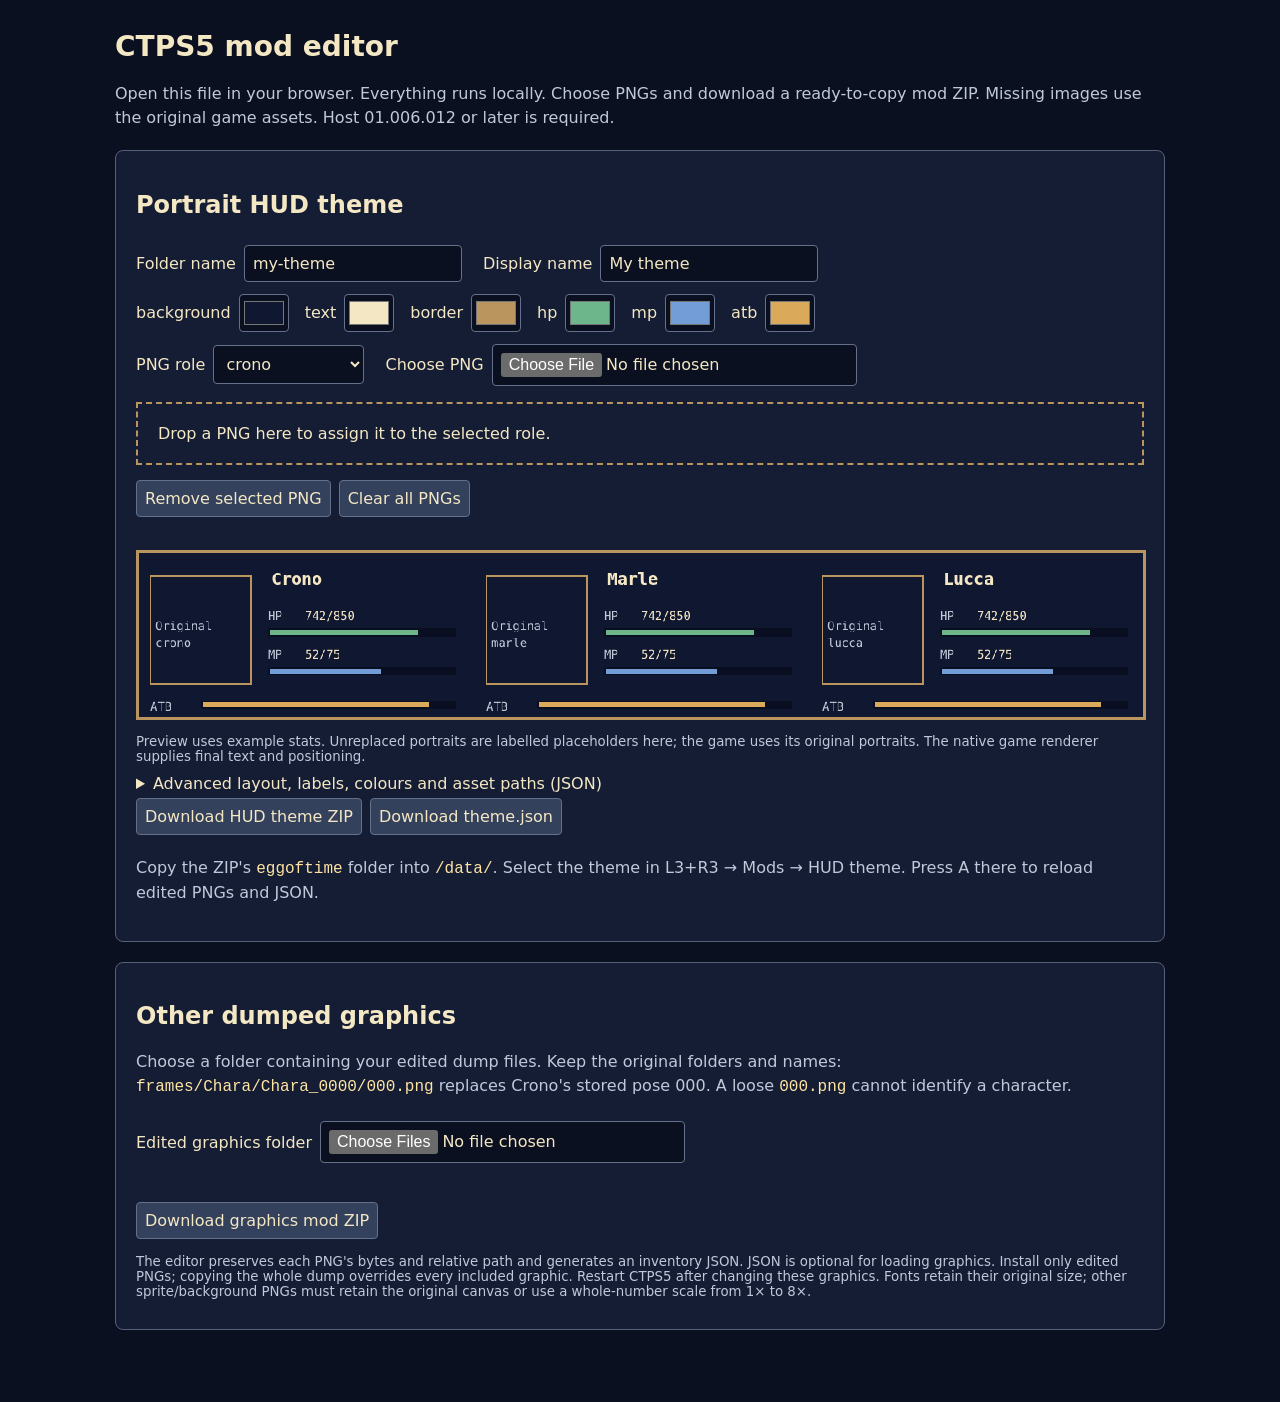
==== tools/mod-editor/index.html @ d272e7e9 "Add HUD themes and discover PNG overrides by dumped paths" ====
<!doctype html>
<html lang="en"><meta charset="utf-8"><meta name="viewport" content="width=device-width,initial-scale=1">
<title>CTPS5 mod editor</title>
<style>
:root{color-scheme:dark;font:16px system-ui;background:#0b1020;color:#f4e7c4}body{max-width:1050px;margin:30px auto;padding:0 20px}h1{font-size:28px}p{line-height:1.5;color:#c0c9da}section{background:#141d33;border:1px solid #566079;border-radius:8px;padding:20px;margin:20px 0}label{display:inline-flex;gap:8px;align-items:center;margin:6px 16px 6px 0}input,select,button,textarea{font:inherit;background:#0b1020;color:#f4e7c4;border:1px solid #65718b;padding:8px;border-radius:4px}input[type=color]{padding:2px;width:50px;height:38px}button{cursor:pointer;background:#33415d;margin:5px 8px 5px 0}button:hover{background:#485b80}textarea{box-sizing:border-box;width:100%;min-height:230px;font:13px monospace}canvas{width:100%;height:auto;image-rendering:pixelated;background:#080d19;border:1px solid #ba955d}#status{white-space:pre-wrap;min-height:24px;color:#ffd28c}#drop{border:2px dashed #ba955d;padding:20px;margin:10px 0}small{display:block;color:#c0c9da;margin:10px 0}code{color:#ffe4a4}ul{font:14px monospace;max-height:160px;overflow:auto}
</style>
<h1>CTPS5 mod editor</h1>
<p>Open this file in your browser. Everything runs locally. Choose PNGs and download a ready-to-copy mod ZIP. Missing images use the original game assets. Host 01.006.012 or later is required.</p>
<section>
<h2>Portrait HUD theme</h2>
<label>Folder name <input id="id" value="my-theme" pattern="[A-Za-z0-9_-]+" maxlength="63"></label>
<label>Display name <input id="name" value="My theme" maxlength="47"></label><br>
<div id="colours"></div>
<label>PNG role <select id="role"></select></label>
<label>Choose PNG <input id="png" type="file" accept="image/png"></label>
<div id="drop" tabindex="0">Drop a PNG here to assign it to the selected role.</div>
<button id="remove">Remove selected PNG</button><button id="clear">Clear all PNGs</button>
<ul id="assets"></ul>
<canvas id="preview" width="1200" height="200" aria-label="Approximate HUD layout preview"></canvas>
<small>Preview uses example stats. Unreplaced portraits are labelled placeholders here; the game uses its original portraits. The native game renderer supplies final text and positioning.</small>
<details><summary>Advanced layout, labels, colours and asset paths (JSON)</summary><p>Edit this generated JSON directly. Positions are relative to each of the three party cards. Keep asset paths inside the theme folder.</p><textarea id="json" spellcheck="false" aria-label="Theme JSON"></textarea><button id="apply">Apply JSON to preview</button></details>
<button id="themeZip">Download HUD theme ZIP</button><button id="jsonDownload">Download theme.json</button>
<p>Copy the ZIP's <code>eggoftime</code> folder into <code>/data/</code>. Select the theme in L3+R3 → Mods → HUD theme. Press A there to reload edited PNGs and JSON.</p>
</section>
<section>
<h2>Other dumped graphics</h2>
<p>Choose a folder containing your edited dump files. Keep the original folders and names: <code>frames/Chara/Chara_0000/000.png</code> replaces Crono's stored pose 000. A loose <code>000.png</code> cannot identify a character.</p>
<label>Edited graphics folder <input id="graphics" type="file" webkitdirectory multiple></label>
<ul id="graphicsList"></ul><button id="graphicsZip">Download graphics mod ZIP</button>
<small>The editor preserves each PNG's bytes and relative path and generates an inventory JSON. JSON is optional for loading graphics. Install only edited PNGs; copying the whole dump overrides every included graphic. Restart CTPS5 after changing these graphics. Fonts retain their original size; other sprite/background PNGs must retain the original canvas or use a whole-number scale from 1× to 8×.</small>
</section>
<p id="status" role="status" aria-live="polite"></p>
<script>
'use strict';
const $=id=>document.getElementById(id),enc=new TextEncoder();
let cfg={schema:1,name:'My theme',canvas:[600,100],pixel_scale:2,colors:{background:'#101831',text:'#F4E7C4',labels:'#BFC9D7',border:'#BA955D',divider:'#4F5875',portrait_border:'#CFAD74',selected:'#FFE5A1',bar_track:'#090E20',hp:'#6DB58B',mp:'#739DD7',atb:'#DAA95A',atb_ready:'#F6DA91',low_hp:'#F09A71',outline:'#080D19',ko:'#9296A6'},layout:{portrait:[8,15,60,64],name:[80,10],hp_label:[78,34],hp_value:[100,34],hp_bar:[78,46,112,5],mp_label:[78,57],mp_value:[100,57],mp_bar:[78,69,112,5],atb_label:[8,88],atb_bar:[38,89,152,5]},style:{border_width:1,grain:1,clocks:true,portrait_fit:'contain',linear_sampling:false},text:{name_size:3,value_size:2,label_size:2}};
const roles={crono:'portraits/crono.png',marle:'portraits/marle.png',lucca:'portraits/lucca.png',robo:'portraits/robo.png',frog:'portraits/frog.png',ayla:'portraits/ayla.png',magus:'portraits/magus.png',background:'background.png',card:'card.png',frame:'frame.png',overlay:'overlay.png',portrait_frame:'portraits/frame.png',font:'font.png',bar_track:'bars/track.png',hp_bar:'bars/hp.png',mp_bar:'bars/mp.png',atb_bar:'bars/atb.png',atb_ready:'bars/atb_ready.png',attack:'icons/attack.png',tech:'icons/tech.png',item:'icons/item.png'};
const images=new Map(),graphics=new Map(),previewImages=new Map();
function status(s){$('status').textContent=s;}
function safePath(p){return typeof p==='string'&&p.length<192&&/^[A-Za-z0-9_./-]+\.png$/.test(p)&&!p.includes('..')&&!p.startsWith('/')&&!p.split('/').some(s=>s==='..'||s==='.'||!s);}
function validate(c){if(!c||c.schema!==1)throw Error('Use schema 1.');let [w,h]=c.canvas||[480,80],scale=c.pixel_scale||3;if(!Number.isInteger(w)||!Number.isInteger(h)||w<480||w>1200||h<80||h>240||!Number.isInteger(scale)||scale<1||scale>4||w*h*scale*scale>2000000)throw Error('Canvas/scale is outside the host limits.');for(const p of Object.values(c.assets||{}))if(p!==null&&!safePath(p))throw Error('Asset paths must be relative PNG paths.');if(c.name&&(!/^[\x20-\x7e]*$/.test(c.name)||c.name.length>47))throw Error('Use a display name up to 47 ASCII characters.');}
function json(){return JSON.stringify(cfg,null,2)+'\n';}
function update(){cfg.name=$('name').value;for(const input of document.querySelectorAll('[data-colour]')){cfg.colors||={};cfg.colors[input.dataset.colour]=input.value.toUpperCase();}$('json').value=json();draw();}
for(const key of ['background','text','border','hp','mp','atb']){const label=document.createElement('label');label.textContent=key.replace('_',' ');const input=document.createElement('input');input.type='color';input.dataset.colour=key;input.value=cfg.colors[key];input.addEventListener('input',update);label.append(input);$('colours').append(label);}
for(const key of Object.keys(roles)){const o=document.createElement('option');o.value=key;o.textContent=key.replaceAll('_',' ');$('role').append(o);}
$('name').addEventListener('input',update);
async function pngBytes(file){const bytes=new Uint8Array(await file.arrayBuffer());if(bytes.length<24||!bytes.slice(0,8).every((v,i)=>v===[137,80,78,71,13,10,26,10][i]))throw Error('Choose a PNG file.');const v=new DataView(bytes.buffer);if(!v.getUint32(16)||!v.getUint32(20)||v.getUint32(16)>2048||v.getUint32(20)>2048||bytes.length>16*1024*1024)throw Error('PNG must be at most 2048×2048 and 16 MiB.');return bytes;}
async function addPng(file){if(!file)return;try{const role=$('role').value,path=(cfg.assets||{})[role]||roles[role],bytes=await pngBytes(file);if(!safePath(path))throw Error('Invalid asset path.');const bitmap=await createImageBitmap(new Blob([bytes],{type:'image/png'}));images.set(role,{path,bytes});if(previewImages.has(role))previewImages.get(role).close();previewImages.set(role,bitmap);cfg.assets||={};cfg.assets[role]=path;list();$('json').value=json();draw();status(role+' PNG added.');}catch(e){status(e.message);}}
function list(){$('assets').replaceChildren();for(const [role,f] of images){const li=document.createElement('li');li.textContent=role+' → '+f.path+' ('+f.bytes.length+' bytes)';$('assets').append(li);}}
$('png').addEventListener('change',e=>addPng(e.target.files[0]));$('drop').addEventListener('dragover',e=>e.preventDefault());$('drop').addEventListener('drop',e=>{e.preventDefault();if(e.dataTransfer.files.length!==1){status('Choose one PNG per selected role.');return;}addPng(e.dataTransfer.files[0]);});
$('remove').onclick=()=>{const role=$('role').value;images.delete(role);previewImages.get(role)?.close();previewImages.delete(role);if(cfg.assets)delete cfg.assets[role];list();$('json').value=json();draw();};
$('clear').onclick=()=>{for(const role of images.keys())if(cfg.assets)delete cfg.assets[role];images.clear();for(const p of previewImages.values())p.close();previewImages.clear();list();$('json').value=json();draw();};
$('apply').onclick=()=>{try{const next=JSON.parse($('json').value);validate(next);cfg=next;$('name').value=cfg.name||'My theme';for(const i of document.querySelectorAll('[data-colour]'))if(/^#[\da-f]{6}$/i.test(cfg.colors?.[i.dataset.colour]||''))i.value=cfg.colors[i.dataset.colour];draw();status('JSON applied.');}catch(e){status(e.message);}};
function draw(){const canvas=$('preview'),c=canvas.getContext('2d'),[w,h]=cfg.canvas||[480,80],l=cfg.layout||{},colors=cfg.colors||{};canvas.width=w*2;canvas.height=h*2;c.scale(2,2);c.imageSmoothingEnabled=!!cfg.style?.linear_sampling;c.fillStyle=colors.background||'#101831';c.fillRect(0,0,w,h);if(previewImages.has('background'))c.drawImage(previewImages.get('background'),0,0,w,h);const pad=l.padding||0,gap=l.gap||0,card=(w-2*pad-2*gap)/3;
 for(let i=0;i<3;i++){const x=pad+i*(card+gap),role=['crono','marle','lucca'][i],r=l.portrait||[6,13,48,48];c.save();c.beginPath();c.rect(x,0,card,h);c.clip();c.strokeStyle=colors.border||'#BA955D';c.strokeRect(x+r[0],r[1],r[2],r[3]);if(previewImages.has(role)){const im=previewImages.get(role);const k=(cfg.style?.portrait_fit==='cover'?Math.max:Math.min)(r[2]/im.width,r[3]/im.height);c.save();c.beginPath();c.rect(x+r[0],r[1],r[2],r[3]);c.clip();c.drawImage(im,x+r[0]+(r[2]-im.width*k)/2,r[1]+(r[3]-im.height*k)/2,im.width*k,im.height*k);c.restore();}else{c.font='7px monospace';c.fillStyle=colors.labels||'#BFC9D7';c.fillText('Original',x+r[0]+3,r[1]+r[3]/2);c.fillText(role,x+r[0]+3,r[1]+r[3]/2+10);}c.font='bold 10px monospace';c.fillStyle=colors.text||'#F4E7C4';let n=l.name||[66,6];c.fillText((cfg.names||{})[role]||['Crono','Marle','Lucca'][i],x+n[0],n[1]+10);
 for(const [key,y,ratio] of [['hp',34,.8],['mp',57,.6],['atb',88,.9]]){const p=l[key+'_label']||[60,y],v=l[key+'_value']||[80,y],b=l[key+'_bar']||[60,y+10,92,4];c.font='7px monospace';c.fillStyle=colors.labels||'#BFC9D7';c.fillText((cfg.text||{})[key]||key.toUpperCase(),x+p[0],p[1]+7);if(key!=='atb'){c.fillStyle=colors.text||'#F4E7C4';c.fillText(key==='hp'?'742/850':'52/75',x+v[0],v[1]+7);}c.fillStyle=colors.bar_track||'#090E20';c.fillRect(x+b[0],b[1],b[2],b[3]);c.fillStyle=colors[key]||'#BA955D';c.fillRect(x+b[0]+1,b[1]+1,(b[2]-2)*ratio,b[3]-2);}c.restore();}c.strokeStyle=colors.border||'#BA955D';c.strokeRect(.5,.5,w-1,h-1);if(previewImages.has('frame'))c.drawImage(previewImages.get('frame'),0,0,w,h);if(previewImages.has('overlay'))c.drawImage(previewImages.get('overlay'),0,0,w,h);}
function download(name,bytes,type){const url=URL.createObjectURL(new Blob([bytes],{type})),a=document.createElement('a');a.href=url;a.download=name;a.click();setTimeout(()=>URL.revokeObjectURL(url),10000);}
function crc32(bytes){let c=0xffffffff;for(const b of bytes){c^=b;for(let k=0;k<8;k++)c=(c>>>1)^(c&1?0xedb88320:0);}return (c^0xffffffff)>>>0;}
function zip(entries){let offset=0;const local=[],central=[];function header(size){const bytes=new Uint8Array(size);return [bytes,new DataView(bytes.buffer)];}for(const [path,bytes] of entries){const name=enc.encode(path),crc=crc32(bytes);let [head,v]=header(30);v.setUint32(0,0x04034b50,true);v.setUint16(4,20,true);v.setUint16(6,0x800,true);v.setUint16(12,0x21,true);v.setUint32(14,crc,true);v.setUint32(18,bytes.length,true);v.setUint32(22,bytes.length,true);v.setUint16(26,name.length,true);local.push(head,name,bytes);let [dir,d]=header(46);d.setUint32(0,0x02014b50,true);d.setUint16(4,20,true);d.setUint16(6,20,true);d.setUint16(8,0x800,true);d.setUint16(14,0x21,true);d.setUint32(16,crc,true);d.setUint32(20,bytes.length,true);d.setUint32(24,bytes.length,true);d.setUint16(28,name.length,true);d.setUint32(42,offset,true);central.push(dir,name);offset+=30+name.length+bytes.length;}const centralBytes=central.reduce((n,a)=>n+a.length,0);let [end,e]=header(22);e.setUint32(0,0x06054b50,true);e.setUint16(8,entries.size,true);e.setUint16(10,entries.size,true);e.setUint32(12,centralBytes,true);e.setUint32(16,offset,true);return new Blob([...local,...central,end],{type:'application/zip'});}
function themeConfig(){const c=JSON.parse($('json').value);validate(c);for(const [role,file] of images){const path=(c.assets||{})[role]===undefined?roles[role]:c.assets[role];if(!safePath(path))throw Error('Loaded PNG has a disabled/invalid asset path.');file.path=path;}return c;}
$('themeZip').onclick=()=>{try{const id=$('id').value;if(!/^[A-Za-z0-9_-]{1,63}$/.test(id)||id==='classic')throw Error('Choose a folder name using letters, digits, _ and -, other than classic.');const c=themeConfig(),prefix='eggoftime/mods/battle-hud/themes/'+id+'/',entries=new Map([[prefix+'theme.json',enc.encode(JSON.stringify(c,null,2)+'\n')]]);for(const f of images.values()){if(entries.has(prefix+f.path))throw Error('Two PNG roles point to the same file.');entries.set(prefix+f.path,f.bytes);}download('CTPS5-HUD-'+id+'.zip',zip(entries),'application/zip');status('Theme ZIP ready. Existing hud.ini and other settings are preserved.');}catch(e){status(e.message);}};
$('jsonDownload').onclick=()=>{try{const c=themeConfig();download('theme.json',JSON.stringify(c,null,2)+'\n','application/json');}catch(e){status(e.message);}};
$('graphics').onchange=async e=>{try{graphics.clear();for(const file of e.target.files){let parts=file.webkitRelativePath.split('/');parts.shift();while(parts.length&&!['frames','sheets','screens','fonts','hud'].includes(parts[0]))parts.shift();const path=parts.join('/');if(!path||!(/\.png$/i.test(path)||(path.startsWith('fonts/')&&path.endsWith('.txt'))))continue;if(!safePath(path.replace(/\.txt$/,'.png')))throw Error('Unsupported path: '+path);if(graphics.has(path))throw Error('Duplicate relative path: '+path);graphics.set(path,new Uint8Array(await file.arrayBuffer()));}if(!graphics.size)throw Error('No supported dump paths found. Keep frames/, sheets/, screens/, fonts/ or hud/ inside the chosen folder.');$('graphicsList').replaceChildren();for(const path of graphics.keys()){const li=document.createElement('li');li.textContent=path;$('graphicsList').append(li);}status(graphics.size+' graphics files selected.');}catch(e){graphics.clear();$('graphicsList').replaceChildren();status(e.message);}};
$('graphicsZip').onclick=()=>{try{if(!graphics.size)throw Error('Choose an edited graphics folder first.');const entries=new Map();for(const [path,bytes] of graphics)entries.set('eggoftime/mods/graphics/'+path,bytes);entries.set('eggoftime/mods/graphics/manifest.generated.json',enc.encode(JSON.stringify({schema:1,discovery:'same-relative-path',missing:'original-game-assets',files:[...graphics.keys()].sort()},null,2)+'\n'));download('CTPS5-graphics-mod.zip',zip(entries),'application/zip');status('Graphics ZIP ready. Restart the game after installation.');}catch(e){status(e.message);}};
update();
</script>
</html>
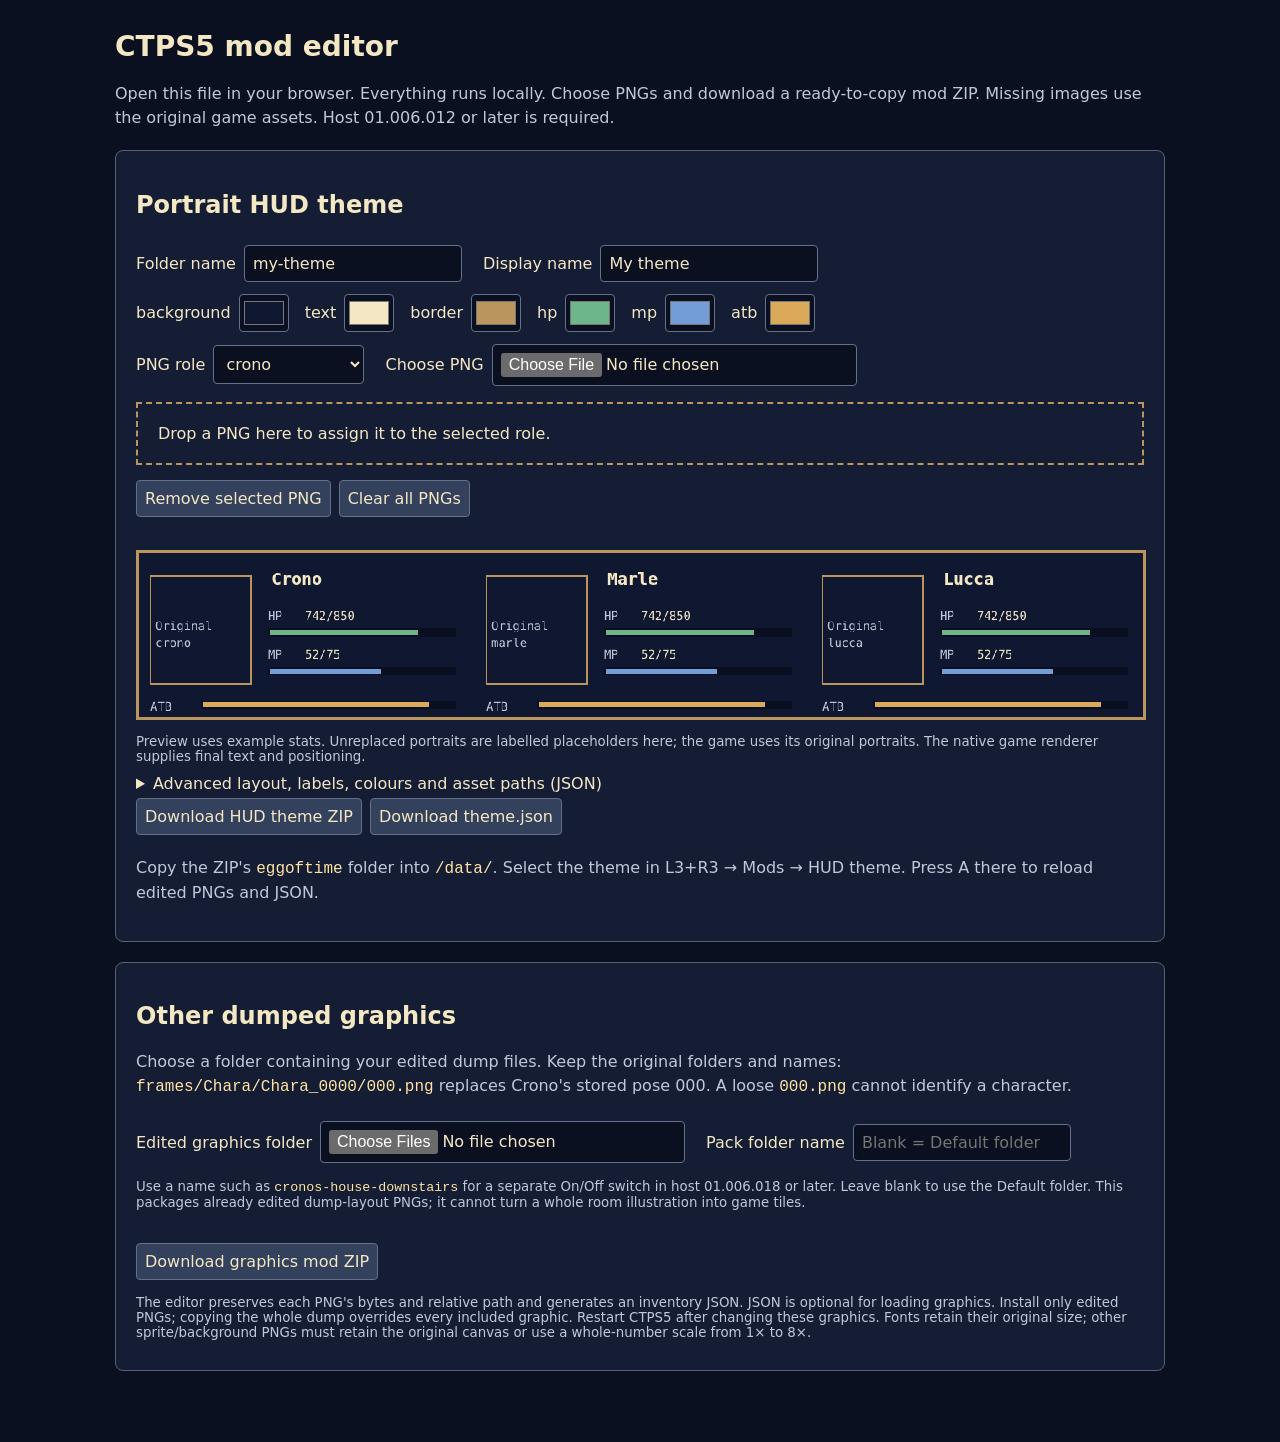
==== commit 21019d23: "Add mod release kits, named-pack editor and complete modding guide" ====
--- a/tools/mod-editor/index.html
+++ b/tools/mod-editor/index.html
@@ -26,6 +26,8 @@
 <h2>Other dumped graphics</h2>
 <p>Choose a folder containing your edited dump files. Keep the original folders and names: <code>frames/Chara/Chara_0000/000.png</code> replaces Crono's stored pose 000. A loose <code>000.png</code> cannot identify a character.</p>
 <label>Edited graphics folder <input id="graphics" type="file" webkitdirectory multiple></label>
+<label>Pack folder name <input id="graphicsId" placeholder="Blank = Default folder" maxlength="63" pattern="[A-Za-z0-9_-]+"></label>
+<small>Use a name such as <code>cronos-house-downstairs</code> for a separate On/Off switch in host 01.006.018 or later. Leave blank to use the Default folder. This packages already edited dump-layout PNGs; it cannot turn a whole room illustration into game tiles.</small>
 <ul id="graphicsList"></ul><button id="graphicsZip">Download graphics mod ZIP</button>
 <small>The editor preserves each PNG's bytes and relative path and generates an inventory JSON. JSON is optional for loading graphics. Install only edited PNGs; copying the whole dump overrides every included graphic. Restart CTPS5 after changing these graphics. Fonts retain their original size; other sprite/background PNGs must retain the original canvas or use a whole-number scale from 1× to 8×.</small>
 </section>
@@ -60,8 +62,8 @@
 function themeConfig(){const c=JSON.parse($('json').value);validate(c);for(const [role,file] of images){const path=(c.assets||{})[role]===undefined?roles[role]:c.assets[role];if(!safePath(path))throw Error('Loaded PNG has a disabled/invalid asset path.');file.path=path;}return c;}
 $('themeZip').onclick=()=>{try{const id=$('id').value;if(!/^[A-Za-z0-9_-]{1,63}$/.test(id)||id==='classic')throw Error('Choose a folder name using letters, digits, _ and -, other than classic.');const c=themeConfig(),prefix='eggoftime/mods/battle-hud/themes/'+id+'/',entries=new Map([[prefix+'theme.json',enc.encode(JSON.stringify(c,null,2)+'\n')]]);for(const f of images.values()){if(entries.has(prefix+f.path))throw Error('Two PNG roles point to the same file.');entries.set(prefix+f.path,f.bytes);}download('CTPS5-HUD-'+id+'.zip',zip(entries),'application/zip');status('Theme ZIP ready. Existing hud.ini and other settings are preserved.');}catch(e){status(e.message);}};
 $('jsonDownload').onclick=()=>{try{const c=themeConfig();download('theme.json',JSON.stringify(c,null,2)+'\n','application/json');}catch(e){status(e.message);}};
-$('graphics').onchange=async e=>{try{graphics.clear();for(const file of e.target.files){let parts=file.webkitRelativePath.split('/');parts.shift();while(parts.length&&!['frames','sheets','screens','fonts','hud'].includes(parts[0]))parts.shift();const path=parts.join('/');if(!path||!(/\.png$/i.test(path)||(path.startsWith('fonts/')&&path.endsWith('.txt'))))continue;if(!safePath(path.replace(/\.txt$/,'.png')))throw Error('Unsupported path: '+path);if(graphics.has(path))throw Error('Duplicate relative path: '+path);graphics.set(path,new Uint8Array(await file.arrayBuffer()));}if(!graphics.size)throw Error('No supported dump paths found. Keep frames/, sheets/, screens/, fonts/ or hud/ inside the chosen folder.');$('graphicsList').replaceChildren();for(const path of graphics.keys()){const li=document.createElement('li');li.textContent=path;$('graphicsList').append(li);}status(graphics.size+' graphics files selected.');}catch(e){graphics.clear();$('graphicsList').replaceChildren();status(e.message);}};
-$('graphicsZip').onclick=()=>{try{if(!graphics.size)throw Error('Choose an edited graphics folder first.');const entries=new Map();for(const [path,bytes] of graphics)entries.set('eggoftime/mods/graphics/'+path,bytes);entries.set('eggoftime/mods/graphics/manifest.generated.json',enc.encode(JSON.stringify({schema:1,discovery:'same-relative-path',missing:'original-game-assets',files:[...graphics.keys()].sort()},null,2)+'\n'));download('CTPS5-graphics-mod.zip',zip(entries),'application/zip');status('Graphics ZIP ready. Restart the game after installation.');}catch(e){status(e.message);}};
+$('graphics').onchange=async e=>{try{graphics.clear();for(const file of e.target.files){let parts=file.webkitRelativePath.split('/');parts.shift();while(parts.length&&!['frames','sheets','screens','fonts','hud','backgrounds.json'].includes(parts[0]))parts.shift();const path=parts.join('/'),jsonPath=path==='backgrounds.json'||path==='hud/theme.json';if(!path||!(/\.png$/i.test(path)||(path.startsWith('fonts/')&&path.endsWith('.txt'))||jsonPath))continue;if(!safePath(path.replace(/\.(txt|json)$/,'.png')))throw Error('Unsupported path: '+path);if(graphics.has(path))throw Error('Duplicate relative path: '+path);const bytes=new Uint8Array(await file.arrayBuffer());if(jsonPath){const value=JSON.parse(new TextDecoder().decode(bytes));if(value.schema!==1)throw Error(path+' must use schema 1.');}graphics.set(path,bytes);}if(![...graphics.keys()].some(path=>/\.png$/i.test(path)))throw Error('No supported dump paths found. Keep frames/, sheets/, screens/, fonts/ or hud/ inside the chosen folder.');$('graphicsList').replaceChildren();for(const path of graphics.keys()){const li=document.createElement('li');li.textContent=path;$('graphicsList').append(li);}status(graphics.size+' graphics files selected, including any supplied background policy.');}catch(e){graphics.clear();$('graphicsList').replaceChildren();status(e.message);}};
+$('graphicsZip').onclick=()=>{try{if(!graphics.size)throw Error('Choose an edited graphics folder first.');const id=$('graphicsId').value.trim();if(id&&(!/^[A-Za-z0-9_-]{1,63}$/.test(id)||id==='default'))throw Error('Use 1–63 letters, digits, underscores or hyphens; default is reserved.');const root='eggoftime/mods/'+(id?'packs/'+id+'/':'')+'graphics/';const entries=new Map();for(const [path,bytes] of graphics)entries.set(root+path,bytes);entries.set(root+'manifest.generated.json',enc.encode(JSON.stringify({schema:1,discovery:'same-relative-path',missing:'original-game-assets',files:[...graphics.keys()].sort()},null,2)+'\n'));download('CTPS5-'+(id||'graphics')+'-mod.zip',zip(entries),'application/zip');status('Graphics ZIP ready. Merge eggoftime into /data/, switch '+(id||'Default folder')+' On in Mods, then fully restart.');}catch(e){status(e.message);}};
 update();
 </script>
 </html>
